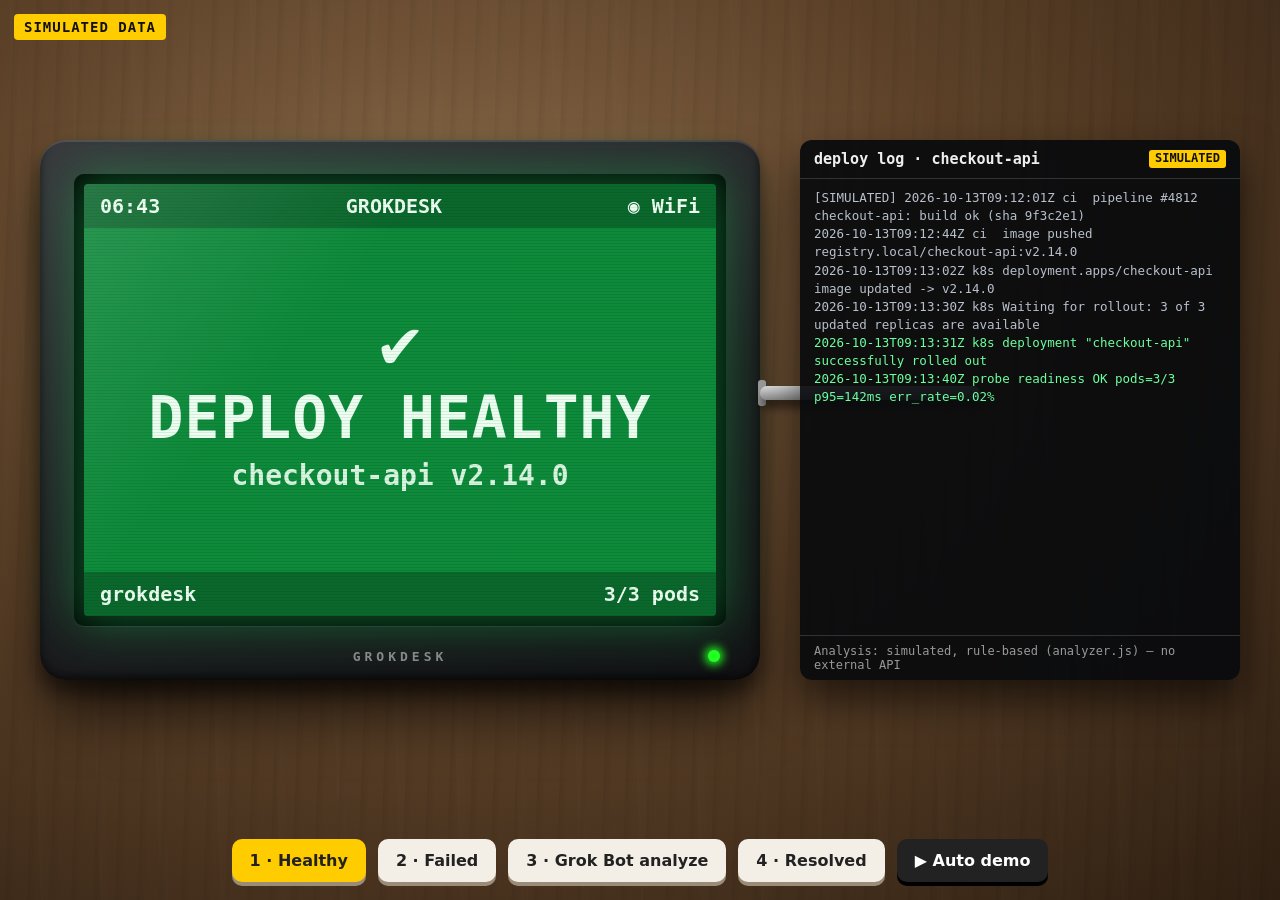
==== index.html @ 0f282946 "Add the grokdesk simulator, firmware, and status contract. The browser desk display keeps its simula" ====
<!DOCTYPE html>
<html lang="en">
<head>
<meta charset="utf-8">
<title>grokdesk — deploy status display</title>
<meta name="viewport" content="width=device-width, initial-scale=1">
<link rel="stylesheet" href="style.css">
<script>
if (new URLSearchParams(location.search).has("live")) document.documentElement.classList.add("is-live");
</script>
</head>
<body>
<div class="sim-tag" id="mode-tag">SIMULATED DATA</div>
<main class="stage">
  <section class="desk">
    <div class="device" id="device">
      <div class="bezel">
        <div class="screen state-healthy" id="screen">
          <div class="scr-top"><span id="scr-clock">--:--</span><span class="scr-brand">GROKDESK</span><span class="wifi">◉ WiFi</span></div>
          <div class="scr-body">
            <div class="scr-icon" id="scr-icon">✔</div>
            <div class="scr-title" id="scr-title">DEPLOY HEALTHY</div>
            <div class="scr-sub" id="scr-sub">checkout-api v2.14.0</div>
            <div class="scr-explain" id="scr-explain"></div>
          </div>
          <div class="scr-foot"><span>grokdesk</span><span id="scr-foot-r">sim</span></div>
          <div class="scanlines"></div>
        </div>
      </div>
      <div class="led" id="led" title="status LED"></div>
      <div class="label-plate">GROKDESK</div>
      <div class="usb-port"></div>
    </div>
    <div class="cable"></div>
  </section>
  <aside class="logpanel">
    <div class="log-head"><span id="log-title">deploy log · checkout-api</span> <span class="badge" id="mode-badge">SIMULATED</span></div>
    <pre id="log"></pre>
    <div class="log-foot" id="analysis-note">Analysis: simulated, rule-based (analyzer.js) — no external API</div>
  </aside>
</main>
<nav class="controls" id="controls">
  <button data-state="healthy">1 · Healthy</button>
  <button data-state="failed">2 · Failed</button>
  <button data-state="explained">3 · Grok Bot analyze</button>
  <button data-state="resolved">4 · Resolved</button>
  <button id="auto" class="auto">▶ Auto demo</button>
</nav>
<script src="logs.js"></script>
<script src="analyzer.js"></script>
<script src="app.js"></script>
</body>
</html>
---- style.css ----
*{box-sizing:border-box;margin:0;padding:0}
html,body{height:100%}
body{font-family:"Inter",system-ui,sans-serif;color:#eee;overflow:hidden;
 background:radial-gradient(ellipse at 35% 30%,#8a6a4a 0%,#5c4128 45%,#2e1f12 100%);}
body::before{content:"";position:fixed;inset:0;pointer-events:none;opacity:.25;
 background:repeating-linear-gradient(92deg,transparent 0 14px,rgba(0,0,0,.18) 15px,transparent 22px),
 repeating-linear-gradient(88deg,transparent 0 40px,rgba(255,255,255,.05) 41px,transparent 60px);}
.sim-tag{position:fixed;top:14px;left:14px;z-index:5;background:#ffcc00;color:#111;font:800 14px/1 monospace;padding:6px 10px;border-radius:4px;letter-spacing:1px}
.sim-tag.live{background:#1ee07a;color:#042}
.stage{display:flex;gap:40px;align-items:center;justify-content:center;height:calc(100% - 80px);padding:20px}
.desk{position:relative}
.device{position:relative;width:720px;height:540px;border-radius:26px;padding:34px 34px 54px;
 background:linear-gradient(160deg,#3a3a3e,#1c1c1f 60%,#121214);
 box-shadow:0 40px 60px -10px rgba(0,0,0,.7),0 12px 20px rgba(0,0,0,.5),inset 0 2px 1px rgba(255,255,255,.15),inset 0 -4px 8px rgba(0,0,0,.6);}
.bezel{width:100%;height:100%;background:#050505;border-radius:10px;padding:10px;box-shadow:inset 0 0 12px #000,0 1px 0 rgba(255,255,255,.08)}
.screen{position:relative;width:100%;height:100%;border-radius:4px;overflow:hidden;display:flex;flex-direction:column;
 transition:background .35s,box-shadow .35s;font-family:"DejaVu Sans Mono",ui-monospace,monospace;}
.screen::after{content:"";position:absolute;inset:0;background:linear-gradient(130deg,rgba(255,255,255,.12),transparent 35%);pointer-events:none}
.scanlines{position:absolute;inset:0;pointer-events:none;background:repeating-linear-gradient(0deg,rgba(0,0,0,.08) 0 1px,transparent 1px 3px)}
.scr-top,.scr-foot{display:flex;justify-content:space-between;padding:10px 16px;font-size:20px;font-weight:700;background:rgba(0,0,0,.25)}
.scr-body{flex:1;display:flex;flex-direction:column;align-items:center;justify-content:center;text-align:center;padding:10px 22px;gap:10px;min-height:0}
.scr-icon{font-size:70px;line-height:1}
.scr-title{font-size:58px;font-weight:900;letter-spacing:1px;line-height:1.05}
.scr-sub{font-size:28px;font-weight:700;opacity:.92;max-width:92%;overflow-wrap:anywhere}
.scr-sub.long{font-size:22px;line-height:1.25}
.scr-explain{font-size:25px;font-weight:700;line-height:1.3;text-align:left;display:none;overflow-y:auto}
.state-healthy,.state-resolved{background:#0d8a3a;color:#eaffef;box-shadow:0 0 50px 10px rgba(30,220,100,.35)}
.state-failed{background:#c4121c;color:#fff;box-shadow:0 0 60px 14px rgba(255,40,40,.45)}
.state-failed .scr-body{animation:blink .5s steps(2) 3}
@keyframes blink{50%{opacity:.15}}
.state-analyzing,.state-explained{background:#0b0d12;color:#f1f1f1;box-shadow:0 0 40px 8px rgba(120,160,255,.25)}
.state-analyzing .scr-title{font-size:40px}
.state-analyzing .scr-icon{animation:spin 1s linear infinite}
@keyframes spin{to{transform:rotate(360deg)}}
.state-explained .scr-body{align-items:stretch;justify-content:flex-start;padding-top:16px}
.state-explained .scr-icon{display:none}
.state-explained .scr-title{font-size:30px;color:#ff5a5a;text-align:left}
.state-explained .scr-sub{display:none}
.state-explained .scr-explain{display:block}
.state-error{background:#243044;color:#d5e4ff;box-shadow:0 0 40px 8px rgba(80,120,180,.3)}
.state-error .scr-title{font-size:36px}
.scr-explain b{color:#7fd0ff}
.scr-explain .fix{color:#5dff9a}
.led{position:absolute;right:40px;bottom:18px;width:12px;height:12px;border-radius:50%;background:#2f2;box-shadow:0 0 10px 3px #2f2}
.led.red{background:#f22;box-shadow:0 0 12px 4px #f22;animation:blink .6s steps(2) infinite}
.led.blue{background:#39f;box-shadow:0 0 12px 4px #39f}
.led.off{background:#333;box-shadow:none}
.label-plate{position:absolute;left:50%;bottom:16px;transform:translateX(-50%);font:700 13px monospace;letter-spacing:4px;color:#888}
.usb-port{position:absolute;right:-6px;top:240px;width:8px;height:26px;background:#999;border-radius:3px}
.cable{position:absolute;right:-220px;top:246px;width:220px;height:14px;border-radius:7px;background:linear-gradient(#ddd,#888);box-shadow:0 8px 10px rgba(0,0,0,.5)}
.logpanel{width:440px;height:540px;background:rgba(8,10,14,.92);border-radius:12px;display:flex;flex-direction:column;box-shadow:0 20px 40px rgba(0,0,0,.6);z-index:2}
.log-head{padding:10px 14px;font:700 15px monospace;border-bottom:1px solid #333;display:flex;justify-content:space-between;gap:8px}
.badge{background:#ffcc00;color:#111;padding:1px 6px;border-radius:3px;font-size:12px;flex:none}
.badge.live{background:#1ee07a}
#log{flex:1;overflow:auto;padding:10px 14px;font:12.5px/1.45 "DejaVu Sans Mono",ui-monospace,monospace;color:#b8c0cc;white-space:pre-wrap;word-break:break-word}
#log .err{color:#ff6b6b}#log .warn{color:#ffc857}#log .ok{color:#6bff9e}#log .hit{background:rgba(127,208,255,.25);color:#fff}
#log .k{color:#7fd0ff;display:inline-block;min-width:11ch}
#log a{color:#9fd0ff}
.log-foot{padding:8px 14px;font:12px monospace;color:#999;border-top:1px solid #333}
.controls{position:fixed;bottom:0;left:0;right:0;height:80px;display:flex;gap:12px;justify-content:center;align-items:center}
.controls button{font:700 16px system-ui;padding:12px 18px;border-radius:10px;border:0;background:#f4efe6;color:#222;cursor:pointer;box-shadow:0 4px 0 #9a8c78}
.controls button.active{background:#ffcc00}
.controls .auto{background:#222;color:#fff;box-shadow:0 4px 0 #000}
body.kiosk .controls,html.is-live .controls,body.live .controls{display:none}
body.kiosk .stage,html.is-live .stage,body.live .stage{height:100%}
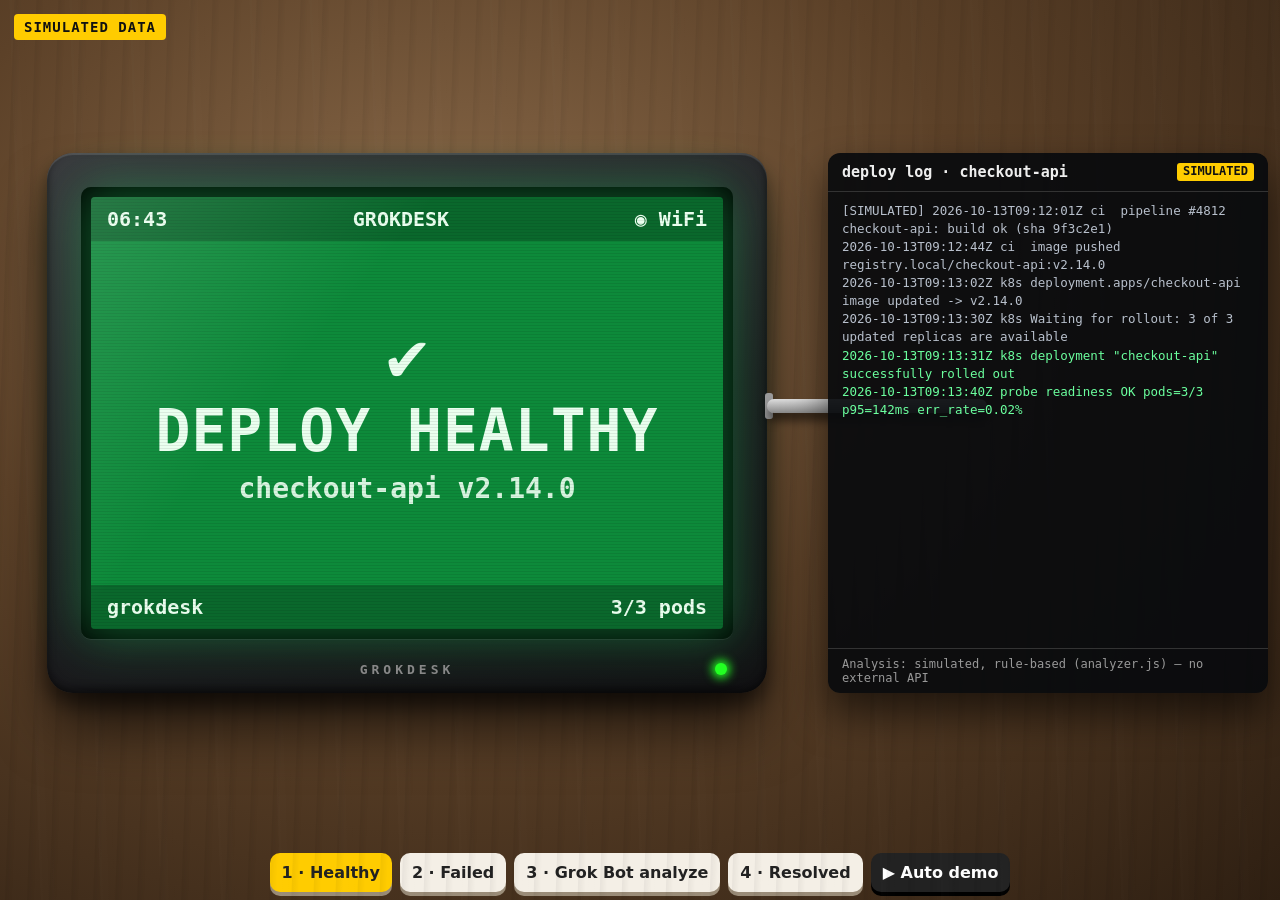
==== commit f10285bb: "Scale the grokdesk enclosure to fit the viewport. A fixed 720px panel was clipped on phones, so the " ====
--- a/index.html
+++ b/index.html
@@ -3,16 +3,21 @@
 <head>
 <meta charset="utf-8">
 <title>grokdesk — deploy status display</title>
-<meta name="viewport" content="width=device-width, initial-scale=1">
+<meta name="viewport" content="width=device-width, initial-scale=1, viewport-fit=cover">
 <link rel="stylesheet" href="style.css">
 <script>
-if (new URLSearchParams(location.search).has("live")) document.documentElement.classList.add("is-live");
+(function () {
+  var q = new URLSearchParams(location.search);
+  if (q.has("live")) document.documentElement.classList.add("is-live");
+  if (q.has("kiosk")) document.documentElement.classList.add("is-kiosk");
+})();
 </script>
 </head>
 <body>
 <div class="sim-tag" id="mode-tag">SIMULATED DATA</div>
 <main class="stage">
   <section class="desk">
+    <div class="fit">
     <div class="device" id="device">
       <div class="bezel">
         <div class="screen state-healthy" id="screen">
@@ -32,6 +37,7 @@
       <div class="usb-port"></div>
     </div>
     <div class="cable"></div>
+    </div>
   </section>
   <aside class="logpanel">
     <div class="log-head"><span id="log-title">deploy log · checkout-api</span> <span class="badge" id="mode-badge">SIMULATED</span></div>
--- a/style.css
+++ b/style.css
@@ -1,65 +1,84 @@
 *{box-sizing:border-box;margin:0;padding:0}
-html,body{height:100%}
+html,body{height:100%;height:100dvh}
 body{font-family:"Inter",system-ui,sans-serif;color:#eee;overflow:hidden;
+ display:flex;flex-direction:column;max-width:100%;
  background:radial-gradient(ellipse at 35% 30%,#8a6a4a 0%,#5c4128 45%,#2e1f12 100%);}
 body::before{content:"";position:fixed;inset:0;pointer-events:none;opacity:.25;
  background:repeating-linear-gradient(92deg,transparent 0 14px,rgba(0,0,0,.18) 15px,transparent 22px),
  repeating-linear-gradient(88deg,transparent 0 40px,rgba(255,255,255,.05) 41px,transparent 60px);}
-.sim-tag{position:fixed;top:14px;left:14px;z-index:5;background:#ffcc00;color:#111;font:800 14px/1 monospace;padding:6px 10px;border-radius:4px;letter-spacing:1px}
+.sim-tag{position:fixed;top:max(14px, env(safe-area-inset-top));left:max(14px, env(safe-area-inset-left));z-index:5;background:#ffcc00;color:#111;font:800 14px/1 monospace;padding:6px 10px;border-radius:4px;letter-spacing:1px}
 .sim-tag.live{background:#1ee07a;color:#042}
-.stage{display:flex;gap:40px;align-items:center;justify-content:center;height:calc(100% - 80px);padding:20px}
-.desk{position:relative}
-.device{position:relative;width:720px;height:540px;border-radius:26px;padding:34px 34px 54px;
+.stage{flex:1 1 auto;min-width:0;min-height:0;width:100%;display:flex;gap:clamp(8px,2vw,40px);align-items:center;justify-content:center;
+ padding:12px;padding-left:max(12px, env(safe-area-inset-left));padding-right:max(12px, env(safe-area-inset-right))}
+.desk{container-type:size;position:relative;flex:1 1 auto;min-width:0;min-height:0;height:100%;display:grid;place-items:center}
+/* Enclosure is 720x540. Scale it to the desk, never past its design size, aspect ratio kept. */
+.fit{position:relative;container-type:inline-size;
+ width:min(720px, 100cqw, calc(100cqh * 720 / 540));
+ aspect-ratio:720 / 540}
+.device{position:absolute;inset:0;border-radius:3.611cqw;padding:4.722cqw 4.722cqw 7.5cqw;
  background:linear-gradient(160deg,#3a3a3e,#1c1c1f 60%,#121214);
  box-shadow:0 40px 60px -10px rgba(0,0,0,.7),0 12px 20px rgba(0,0,0,.5),inset 0 2px 1px rgba(255,255,255,.15),inset 0 -4px 8px rgba(0,0,0,.6);}
-.bezel{width:100%;height:100%;background:#050505;border-radius:10px;padding:10px;box-shadow:inset 0 0 12px #000,0 1px 0 rgba(255,255,255,.08)}
-.screen{position:relative;width:100%;height:100%;border-radius:4px;overflow:hidden;display:flex;flex-direction:column;
+.bezel{width:100%;height:100%;background:#050505;border-radius:1.389cqw;padding:1.389cqw;box-shadow:inset 0 0 12px #000,0 1px 0 rgba(255,255,255,.08)}
+.screen{position:relative;width:100%;height:100%;border-radius:.556cqw;overflow:hidden;display:flex;flex-direction:column;
  transition:background .35s,box-shadow .35s;font-family:"DejaVu Sans Mono",ui-monospace,monospace;}
 .screen::after{content:"";position:absolute;inset:0;background:linear-gradient(130deg,rgba(255,255,255,.12),transparent 35%);pointer-events:none}
 .scanlines{position:absolute;inset:0;pointer-events:none;background:repeating-linear-gradient(0deg,rgba(0,0,0,.08) 0 1px,transparent 1px 3px)}
-.scr-top,.scr-foot{display:flex;justify-content:space-between;padding:10px 16px;font-size:20px;font-weight:700;background:rgba(0,0,0,.25)}
-.scr-body{flex:1;display:flex;flex-direction:column;align-items:center;justify-content:center;text-align:center;padding:10px 22px;gap:10px;min-height:0}
-.scr-icon{font-size:70px;line-height:1}
-.scr-title{font-size:58px;font-weight:900;letter-spacing:1px;line-height:1.05}
-.scr-sub{font-size:28px;font-weight:700;opacity:.92;max-width:92%;overflow-wrap:anywhere}
-.scr-sub.long{font-size:22px;line-height:1.25}
-.scr-explain{font-size:25px;font-weight:700;line-height:1.3;text-align:left;display:none;overflow-y:auto}
+.scr-top,.scr-foot{display:flex;justify-content:space-between;align-items:center;gap:.8cqw;padding:1.389cqw 2.222cqw;font-size:2.778cqw;font-weight:700;background:rgba(0,0,0,.25)}
+.scr-body{flex:1;display:flex;flex-direction:column;align-items:center;justify-content:center;text-align:center;padding:1.389cqw 3.056cqw;gap:1.389cqw;min-height:0;min-width:0}
+.scr-icon{font-size:9.722cqw;line-height:1}
+.scr-title{font-size:8.056cqw;font-weight:900;letter-spacing:.14cqw;line-height:1.05;max-width:100%}
+.scr-sub{font-size:3.889cqw;font-weight:700;opacity:.92;max-width:100%;overflow-wrap:anywhere}
+.scr-sub.long{font-size:3.056cqw;line-height:1.25}
+.scr-explain{font-size:3.472cqw;font-weight:700;line-height:1.3;text-align:left;display:none;overflow-y:auto;max-width:100%}
 .state-healthy,.state-resolved{background:#0d8a3a;color:#eaffef;box-shadow:0 0 50px 10px rgba(30,220,100,.35)}
 .state-failed{background:#c4121c;color:#fff;box-shadow:0 0 60px 14px rgba(255,40,40,.45)}
 .state-failed .scr-body{animation:blink .5s steps(2) 3}
 @keyframes blink{50%{opacity:.15}}
 .state-analyzing,.state-explained{background:#0b0d12;color:#f1f1f1;box-shadow:0 0 40px 8px rgba(120,160,255,.25)}
-.state-analyzing .scr-title{font-size:40px}
+.state-analyzing .scr-title{font-size:5.556cqw}
 .state-analyzing .scr-icon{animation:spin 1s linear infinite}
 @keyframes spin{to{transform:rotate(360deg)}}
-.state-explained .scr-body{align-items:stretch;justify-content:flex-start;padding-top:16px}
+.state-explained .scr-body{align-items:stretch;justify-content:flex-start;padding-top:2.222cqw}
 .state-explained .scr-icon{display:none}
-.state-explained .scr-title{font-size:30px;color:#ff5a5a;text-align:left}
+.state-explained .scr-title{font-size:4.167cqw;color:#ff5a5a;text-align:left}
 .state-explained .scr-sub{display:none}
 .state-explained .scr-explain{display:block}
 .state-error{background:#243044;color:#d5e4ff;box-shadow:0 0 40px 8px rgba(80,120,180,.3)}
-.state-error .scr-title{font-size:36px}
+.state-error .scr-title{font-size:5cqw}
 .scr-explain b{color:#7fd0ff}
 .scr-explain .fix{color:#5dff9a}
-.led{position:absolute;right:40px;bottom:18px;width:12px;height:12px;border-radius:50%;background:#2f2;box-shadow:0 0 10px 3px #2f2}
+.led{position:absolute;right:5.556cqw;bottom:2.5cqw;width:1.667cqw;height:1.667cqw;border-radius:50%;background:#2f2;box-shadow:0 0 10px 3px #2f2}
 .led.red{background:#f22;box-shadow:0 0 12px 4px #f22;animation:blink .6s steps(2) infinite}
 .led.blue{background:#39f;box-shadow:0 0 12px 4px #39f}
 .led.off{background:#333;box-shadow:none}
-.label-plate{position:absolute;left:50%;bottom:16px;transform:translateX(-50%);font:700 13px monospace;letter-spacing:4px;color:#888}
-.usb-port{position:absolute;right:-6px;top:240px;width:8px;height:26px;background:#999;border-radius:3px}
-.cable{position:absolute;right:-220px;top:246px;width:220px;height:14px;border-radius:7px;background:linear-gradient(#ddd,#888);box-shadow:0 8px 10px rgba(0,0,0,.5)}
-.logpanel{width:440px;height:540px;background:rgba(8,10,14,.92);border-radius:12px;display:flex;flex-direction:column;box-shadow:0 20px 40px rgba(0,0,0,.6);z-index:2}
+.label-plate{position:absolute;left:50%;bottom:2.222cqw;transform:translateX(-50%);font:700 1.806cqw monospace;letter-spacing:.556cqw;color:#888}
+.usb-port{position:absolute;right:-.833cqw;top:33.333cqw;width:1.111cqw;height:3.611cqw;background:#999;border-radius:.4cqw}
+.cable{position:absolute;left:100%;top:34.167cqw;width:30.556cqw;height:1.944cqw;border-radius:1cqw;background:linear-gradient(#ddd,#888);box-shadow:0 8px 10px rgba(0,0,0,.5);pointer-events:none}
+.logpanel{width:min(440px,36vw);height:100%;max-height:min(540px,100%);align-self:center;min-width:0;min-height:0;overflow:hidden;
+ background:rgba(8,10,14,.92);border-radius:12px;display:flex;flex-direction:column;box-shadow:0 20px 40px rgba(0,0,0,.6);z-index:2}
 .log-head{padding:10px 14px;font:700 15px monospace;border-bottom:1px solid #333;display:flex;justify-content:space-between;gap:8px}
 .badge{background:#ffcc00;color:#111;padding:1px 6px;border-radius:3px;font-size:12px;flex:none}
 .badge.live{background:#1ee07a}
-#log{flex:1;overflow:auto;padding:10px 14px;font:12.5px/1.45 "DejaVu Sans Mono",ui-monospace,monospace;color:#b8c0cc;white-space:pre-wrap;word-break:break-word}
+#log{flex:1;overflow:auto;padding:10px 14px;font:12.5px/1.45 "DejaVu Sans Mono",ui-monospace,monospace;color:#b8c0cc;white-space:pre-wrap;word-break:break-word;min-height:0}
 #log .err{color:#ff6b6b}#log .warn{color:#ffc857}#log .ok{color:#6bff9e}#log .hit{background:rgba(127,208,255,.25);color:#fff}
 #log .k{color:#7fd0ff;display:inline-block;min-width:11ch}
 #log a{color:#9fd0ff}
 .log-foot{padding:8px 14px;font:12px monospace;color:#999;border-top:1px solid #333}
-.controls{position:fixed;bottom:0;left:0;right:0;height:80px;display:flex;gap:12px;justify-content:center;align-items:center}
-.controls button{font:700 16px system-ui;padding:12px 18px;border-radius:10px;border:0;background:#f4efe6;color:#222;cursor:pointer;box-shadow:0 4px 0 #9a8c78}
+.controls{flex:none;width:100%;max-width:100%;min-height:0;display:flex;flex-wrap:wrap;gap:8px;justify-content:center;align-items:center;
+ padding:8px 8px calc(8px + env(safe-area-inset-bottom))}
+.controls button{font:700 clamp(13px, 3.2vw, 16px) system-ui;padding:10px 12px;border-radius:10px;border:0;background:#f4efe6;color:#222;cursor:pointer;box-shadow:0 4px 0 #9a8c78}
 .controls button.active{background:#ffcc00}
 .controls .auto{background:#222;color:#fff;box-shadow:0 4px 0 #000}
-body.kiosk .controls,html.is-live .controls,body.live .controls{display:none}
-body.kiosk .stage,html.is-live .stage,body.live .stage{height:100%}
+body.kiosk .controls,html.is-kiosk .controls,html.is-live .controls,body.live .controls{display:none}
+
+/* Phones and small tablets: stack the log under the device so nothing scrolls sideways. */
+@media (max-width: 700px){
+  .stage{flex-direction:column;align-items:stretch}
+  .logpanel{width:100%;height:auto;max-height:38vh;flex:0 1 auto}
+  .cable{display:none}
+}
+/* Live and kiosk are the desk display. On a narrow window the log is off to the side of the phone, so drop it. */
+@media (max-width: 900px){
+  html.is-live .logpanel,body.live .logpanel,html.is-kiosk .logpanel,body.kiosk .logpanel{display:none}
+  html.is-live .cable,body.live .cable,html.is-kiosk .cable,body.kiosk .cable{display:none}
+}
